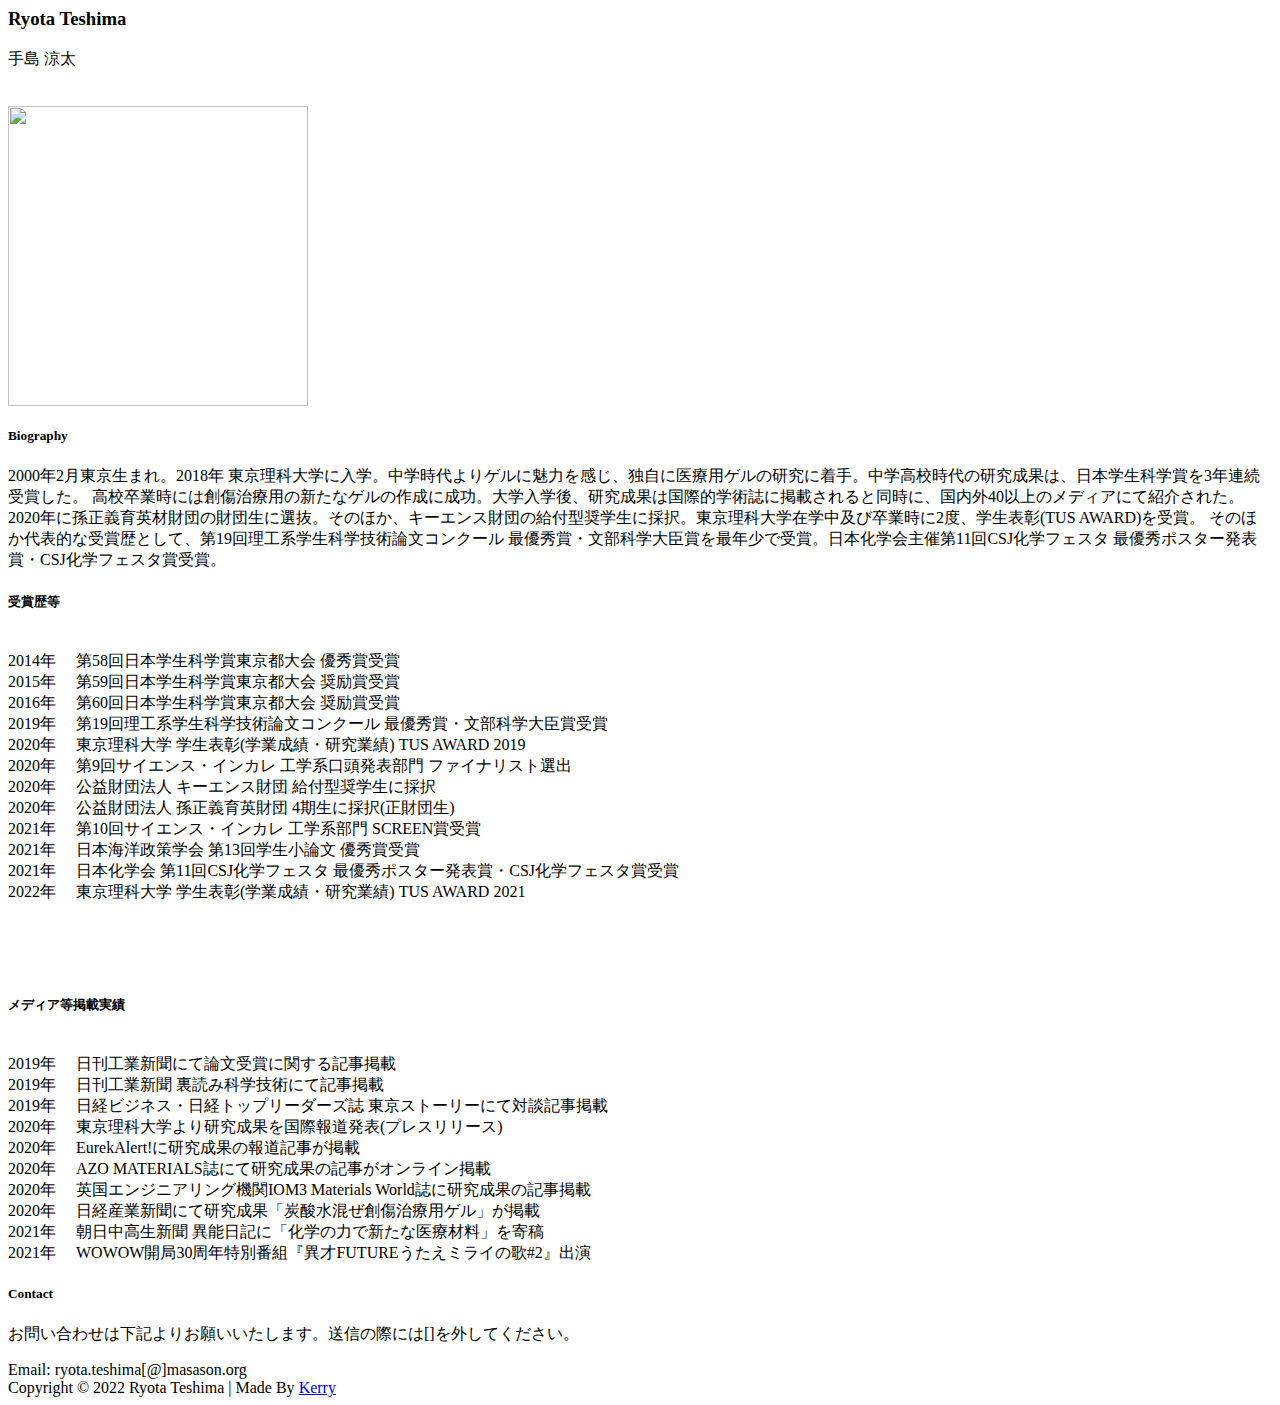
==== index.html @ 15589dc1 "Create index.html" ====
<html lang="ja" dir="ltr">

<head>
        <meta NAME="ROBOTS" CONTENT="NOINDEX, NOFOLLOW">
        <meta charset="utf-8">
        <meta http-equiv="X-UA-Compatible" content="IE=edge">
        <meta name="viewport" content="width=device-width, initial-scale=1, user-scalable=no">
        <title>手島 涼太 | Ryota Teshima</title>
        <link rel="stylesheet" href="assets/css/style.css">
        <link rel="stylesheet" href="https://use.fontawesome.com/releases/v5.7.2/css/all.css">
        <link rel="stylesheet" href="https://cdn.linearicons.com/free/1.0.0/icon-font.min.css">
</head>

<body>
    
    <div class="wrapper">
        <h3>Ryota Teshima</h3>
        <time>手島 涼太</time>
        <!-- caption -->
<br /><br /><br />
        <img src="ryota teshima.jpg"width="300" height="300">

        <div class="cap-af align-left">
            <h5>Biography</h5>
            <p>2000年2月東京生まれ。2018年 東京理科大学に入学。中学時代よりゲルに魅力を感じ、独自に医療用ゲルの研究に着手。中学高校時代の研究成果は、日本学生科学賞を3年連続受賞した。
            高校卒業時には創傷治療用の新たなゲルの作成に成功。大学入学後、研究成果は国際的学術誌に掲載されると同時に、国内外40以上のメディアにて紹介された。
            2020年に孫正義育英材財団の財団生に選抜。そのほか、キーエンス財団の給付型奨学生に採択。東京理科大学在学中及び卒業時に2度、学生表彰(TUS AWARD)を受賞。
            そのほか代表的な受賞歴として、第19回理工系学生科学技術論文コンクール 最優秀賞・文部科学大臣賞を最年少で受賞。日本化学会主催第11回CSJ化学フェスタ 最優秀ポスター発表賞・CSJ化学フェスタ賞受賞。</p>
        </div>
        <!-- story -->
        <div class="novel">
            <h5>受賞歴等</h5>
            <div align="left">
            <p>
                <br />2014年 　第58回日本学生科学賞東京都大会 優秀賞受賞
                <br />2015年 　第59回日本学生科学賞東京都大会 奨励賞受賞
                <br />2016年 　第60回日本学生科学賞東京都大会 奨励賞受賞
                <br />2019年 　第19回理工系学生科学技術論文コンクール 最優秀賞・文部科学大臣賞受賞
                <br />2020年 　東京理科大学 学生表彰(学業成績・研究業績) TUS AWARD 2019
                <br />2020年 　第9回サイエンス・インカレ 工学系口頭発表部門 ファイナリスト選出
                <br />2020年 　公益財団法人 キーエンス財団 給付型奨学生に採択
                <br />2020年 　公益財団法人 孫正義育英財団 4期生に採択(正財団生)
                <br />2021年 　第10回サイエンス・インカレ 工学系部門 SCREEN賞受賞
                <br />2021年 　日本海洋政策学会 第13回学生小論文 優秀賞受賞
                <br />2021年 　日本化学会 第11回CSJ化学フェスタ 最優秀ポスター発表賞・CSJ化学フェスタ賞受賞
                <br />2022年 　東京理科大学 学生表彰(学業成績・研究業績) TUS AWARD 2021
                </p>
        </div>
        <br /><br /><br />
        <div class="novel">
            <h5>メディア等掲載実績</h5>
            <div align="left"><p>
            <br />2019年 　日刊工業新聞にて論文受賞に関する記事掲載
            <br />2019年 　日刊工業新聞 裏読み科学技術にて記事掲載
            <br />2019年 　日経ビジネス・日経トップリーダーズ誌 東京ストーリーにて対談記事掲載
            <br />2020年 　東京理科大学より研究成果を国際報道発表(プレスリリース)
            <br />2020年 　EurekAlert!に研究成果の報道記事が掲載
            <br />2020年 　AZO MATERIALS誌にて研究成果の記事がオンライン掲載
            <br />2020年 　英国エンジニアリング機関IOM3 Materials World誌に研究成果の記事掲載
            <br />2020年 　日経産業新聞にて研究成果「炭酸水混ぜ創傷治療用ゲル」が掲載
            <br />2021年 　朝日中高生新聞 異能日記に「化学の力で新たな医療材料」を寄稿
            <br />2021年 　WOWOW開局30周年特別番組『異才FUTUREうたえミライの歌#2』出演
               
                </p>
        </div>
        <div class="cap-af align-left af">
            <h5>Contact</h5>
            <p>お問い合わせは下記よりお願いいたします。送信の際には[]を外してください。</p>
              Email: ryota.teshima[@]masason.org 
        </div>
        <footer>
            <h7>Copyright © 2022 Ryota Teshima | Made By <a href="http://kerry.php.xdomain.jp/">Kerry</a></h7
            >
        </footer>
    </div>
    <script src="https://ajax.googleapis.com/ajax/libs/jquery/3.4.1/jquery.min.js"></script>
    
</body>

</html>
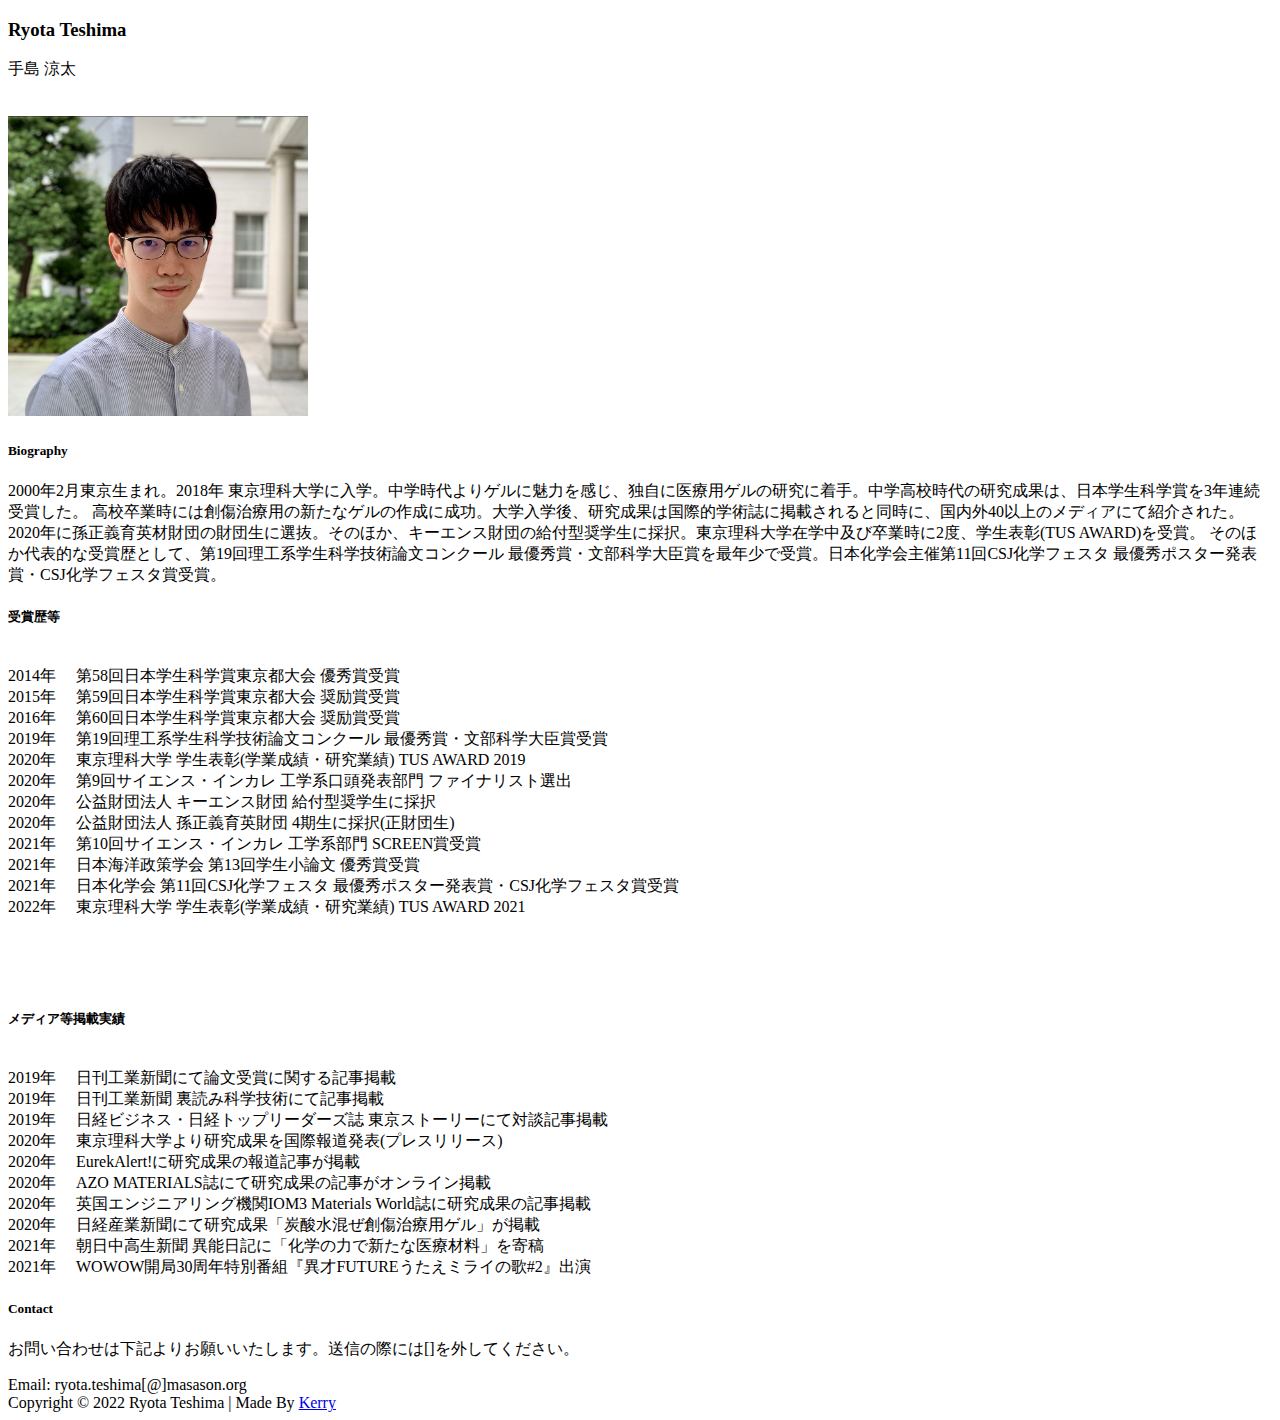
==== commit 2f35bf12: "Update index.html" ====
--- a/index.html
+++ b/index.html
@@ -1,3 +1,4 @@
+<!DOCTYPE HTML>
 <html lang="ja" dir="ltr">
 
 <head>
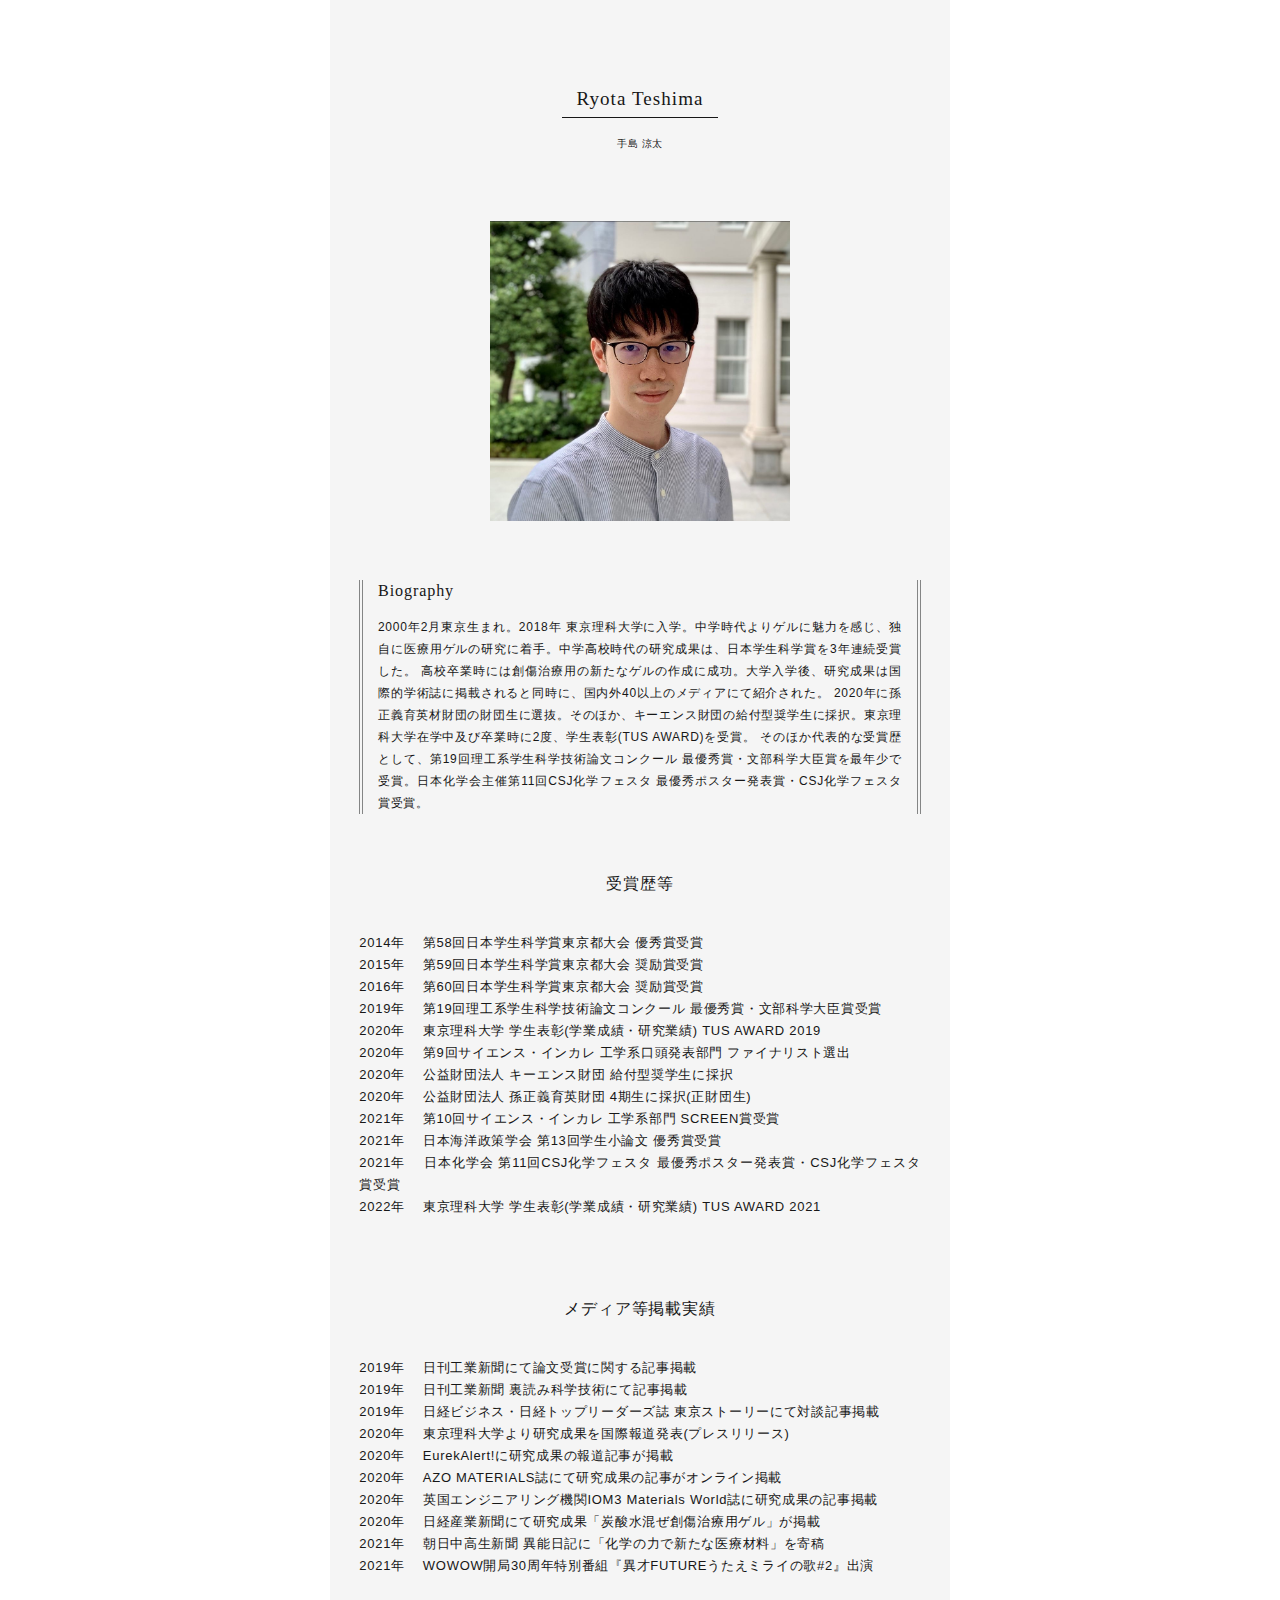
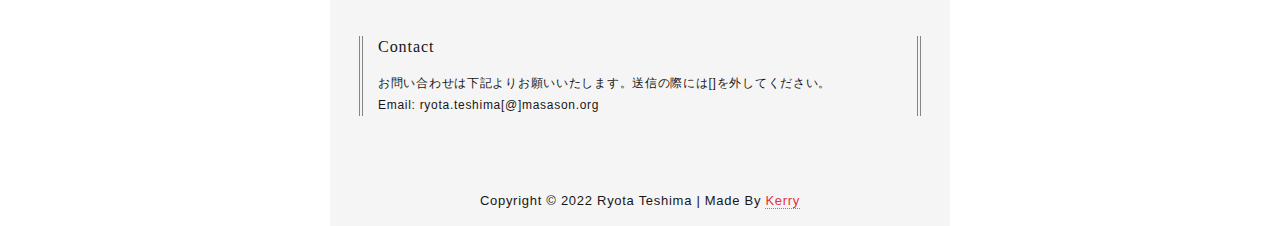
==== commit 658c179c: "Create index.html" ====
--- a/index.html
+++ b/index.html
@@ -1,4 +1,3 @@
-<!DOCTYPE HTML>
 <html lang="ja" dir="ltr">
 
 <head>
--- a/assets/css/style.css
+++ b/assets/css/style.css
@@ -0,0 +1,586 @@
+@charset "UTF-8";
+
+/* Template & Designed by Orihashi Ren */
+/* http://kerry.php.xdomain.jp/ */
+
+/* webフォント */
+@font-face
+{
+    font-family: はれのそら明朝;
+    src: url('https://cdn.leafscape.be/Harenosora/harenosora_web.woff2')
+        format("woff2");
+}
+
+/*-------------------------------------------------
+このフォントはIPAフォントライセンスv1.0の下で提供されています。
+http://ipafont.ipa.go.jp/ipa_font_license_v1.html
+オリジナルのフォントは以下から取得できます。
+https://fontopo.com/?p=377
+http://ipafont.ipa.go.jp/
+-------------------------------------------------*/
+
+/* 全体設定 */
+* {
+    padding: 0;
+    margin: 0;
+}
+*, *::after, *::before {
+    -webkit-box-sizing: border-box;
+    -moz-box-sizing: border-box;
+    box-sizing: border-box;
+}
+* {
+    -ms-overflow-style: none;    /* IE, Edge 対応 */
+    scrollbar-width: none;       /* Firefox 対応 */
+}
+*::-webkit-scrollbar{  /* Chrome, Safari 対応 */
+    display: none;
+}
+@-ms-viewport {
+    width: device-width;
+}
+
+/* 基本設定 */
+
+html, body, div, span, applet, object,
+iframe, h1, h2, h3, h4, h5, h6, p, blockquote,
+pre, a, abbr, acronym, address, big, cite,
+code, del, dfn, em, img, ins, kbd, q, s, samp,
+small, strike, strong, sub, sup, tt, var, b,
+u, i, center, dl, dt, dd, ol, ul, li, fieldset,
+form, label, legend, table, caption, tbody,
+tfoot, thead, tr, th, td, article, aside,
+canvas, details, embed, figure, figcaption,
+footer, header, hgroup, menu, nav, output, ruby,
+section, summary, time, mark, audio, video {
+    margin: 0;
+    padding: 0;
+    border: 0;
+    font: inherit;
+    font-size: 100%;
+    vertical-align: baseline;} 
+article, aside, details, figcaption, figure,
+footer, header, hgroup, menu, nav, section {
+    display: block;}
+html,body {
+    padding:0; 
+    margin:0; 
+    height: 100%;
+}
+html {
+
+    font-size: 14pt;
+}
+@media screen and (max-width: 1680px) {
+    html {
+        font-size: 12pt;
+    }
+}
+@media screen and (max-width: 1280px) {
+    html {
+        font-size: 11pt;
+    }
+}
+@media screen and (max-width: 360px) {
+    html {
+        font-size: 10pt;
+    }
+}
+body {
+    width: 100%;
+    text-align: justify;
+    word-wrap: break-word; /* 禁則処理 */
+    overflow-wrap: break-word;
+    -webkit-text-size-adjust: 100%; /* Safari横向き対策 */
+    background-color: #fff;
+    color: #171717;
+    font-family: "Hiragino Sans W3", "Hiragino Kaku Gothic ProN", "ヒラギノ角ゴ ProN W3", "メイリオ", Meiryo, "ＭＳ Ｐゴシック", "MS PGothic", sans-serif;
+}
+@media screen and (max-width: 480px) {
+    html, body {
+        min-width: 320px;
+    }
+}
+body, input, select, textarea {
+    font-weight: 400;
+    font-size: 12px;
+    line-height: 1.5rem;
+    letter-spacing: 0.055em;
+}
+@media screen and (min-width: 768px) {
+    body, input, select, textarea {
+        font-size: 13px;
+    }
+}
+
+/* リンク */
+a {
+    -moz-transition: color .8s ease-in-out, background-color .8s ease-in-out, border-bottom-color .8s ease-in-out;
+    -webkit-transition: color .8s ease-in-out, background-color .8s ease-in-out, border-bottom-color .8s ease-in-out;
+    -ms-transition: color .8s ease-in-out, background-color .8s ease-in-out, border-bottom-color .8s ease-in-out;
+    transition: color .8s ease-in-out, background-color .8s ease-in-out, border-bottom-color .8s ease-in-out;
+    border-bottom: dotted 1px #848585;
+    text-decoration: none;
+    outline: none;
+    color: #e43142;
+}
+a:hover {
+    border-bottom-color: transparent;
+    color: #ba3f3e;
+}
+
+/* 文字装飾 */
+strong, b, .b {
+    font-weight: 700; /*太字*/
+}
+strong {
+    color: #E20613;
+}
+em, i {
+    font-style: italic; /*斜体*/
+}
+em {
+    border-bottom: 1px dashed #E20613;
+}
+
+/* text */
+p {
+    text-align: justify;
+    margin: 0 0;
+    padding: 0rem 0;
+    line-height: 1.5rem; /*行間*/
+}
+h1, h2, h3, h4, h5, h6 {
+    text-align: center;
+    font-family: はれのそら明朝, serif;
+    font-weight: 400;
+    line-height: 1.5rem;
+    letter-spacing: 0.055em; /*文字間隔*/
+    color: ;
+}
+h1 a, h2 a, h3 a, h4 a, h5 a, h6 a {
+    border-bottom: 0;
+    color: inherit;
+    text-decoration: none;
+}
+h1 {
+    font-size: 2.5rem;
+    line-height: 1.1;
+    margin: 1rem 0rem 1rem;
+}
+h2 {
+    font-size: 1.5rem;
+    line-height: 1.3;
+    margin: 1rem 0rem 1rem;
+}
+h3 {
+    font-size: 1.3rem;
+    margin: 1rem 0rem 1rem;
+}
+h4 {
+    font-size: 1.2rem;
+    margin: 1rem 0rem 1rem;
+}
+h5 {
+    font-size: 1.1rem;
+    margin: 1rem 0rem 1rem;
+}
+h6 {
+    font-size: 1.05rem;
+    margin: 1rem 0rem 1rem;
+}
+
+/* 上付き */
+sub {
+    font-size: 0.6rem;
+    position: relative;
+    top: 0.5rem;
+}
+/* 下付き */
+sup {
+    font-size: 0.6rem;
+    position: relative;
+    top: -0.5rem;
+}
+
+/* マーカー */
+mark {
+    display: inline-block;
+    padding: .1rem .5rem;
+    margin: 0rem 0;
+    background: linear-gradient(transparent 0%, #848585 0%);
+    color: #171717;
+    text-shadow: none;
+}
+
+/* 引用 */
+blockquote {
+    position: relative;
+    padding: 5px 15px 5px 55px;
+    box-sizing: border-box;
+    font-style: italic;
+    border-radius: 0px;
+    color: ;
+    background: rgba(255,255,255,.7);
+}
+blockquote:before{
+    display: inline-block;
+    position: absolute;
+    top: 0;
+    left: 8px;
+    width: 38px;
+    height: 30px;
+    text-align: center;
+    content: "\f10d";
+    font-family: "Font Awesome 5 Free";
+    color: #fff;
+    font-size: 18px;
+    line-height: 30px;
+    background: #e43142;
+    font-weight: 900;
+}
+blockquote:after{
+    content: '';
+    position: absolute;
+    left: 8px;
+    top: 30px;
+    height: 0;
+    width: 0;
+    border-left: 19px solid #e43142;
+    border-right: 19px solid #e43142;
+    border-bottom: 10px solid transparent;
+}
+blockquote p {
+    position: relative;
+    padding: 0;
+    margin: 10px 0;
+    z-index: 3;
+    line-height: 1.7;
+}
+blockquote cite {
+    display: block;
+    text-align: right;
+    font-size: 0.9em;
+    color: #888888;
+    opacity: .8;
+}
+
+/* 区分線 */
+hr {
+    border: 0;
+    border-bottom: solid 2px;
+    margin: 3rem 0rem;
+    border-bottom-color: #171717;
+}
+
+/* 文字揃え */
+/*  <span class="align-center">例</span> 等と使用してください  */
+.align-left {
+    text-align: left;
+}
+.align-center,
+.align-center p {
+    text-align: center;
+}
+.align-right {
+    text-align: right;
+}
+
+/* Box */
+.box {
+    text-align: left;
+    width: 100%;
+    height: auto;
+    margin: 3rem 0rem;
+    padding: 1.5rem;
+    border-radius: 0px;
+}
+.box-1 {
+    border: 1px solid #848585;
+    background: transparent;
+}
+.box-2 {
+    border: 1px solid #e43142;
+    background: #e43142;
+    color: #171717;
+}
+.box > p {
+    padding: 0 0;
+    text-shadow: none;
+}
+.box a {
+    color: ;
+}
+
+/* lists */
+ol, ul {
+    text-align: left;
+    margin: .5rem 0;
+    list-style: none;
+}
+.list_no {
+    list-style: none;
+}
+.list_un {
+    list-style: disc;
+}
+.list_or {
+    list-style: decimal;
+}
+.list_no > li,
+.list_un > li,
+.list_or > li {
+    margin: 0 0 0 2rem;
+    line-height: 1.5rem;
+    padding-left: .5rem;
+    text-align: left;
+}
+.float {
+    margin: 0;
+}
+.float li {
+    float: left;
+    margin: 0 0.5rem;
+}
+.float:after {
+    display: block;
+    content: '';
+    clear: both
+}
+
+/* dl */
+dl {
+    text-align: left;
+}
+.dltype1 {
+    text-align: left;
+    margin: 0.5rem 1rem;
+}
+.dltype1 > dt a,
+.dltype1 > dt {
+    color: #e43142;
+    font-size: 13px;
+    border-bottom: none;
+}
+.dltype1 > dd {
+    margin-left: 1.3rem;
+    font-size: 12px;
+}
+
+/* table */
+.table_div {
+    -webkit-overflow-scrolling: touch;
+    overflow-x: auto;
+    margin: 0 0rem;
+}
+table {
+    margin: 0rem 0rem;
+    width: 100%;
+}
+table thead {
+    border-bottom: solid 2px #231d25;
+}
+table tbody tr {
+    border: solid 1px;
+    border-left: 0;
+    border-right: 0;
+    border-color: #231d25;
+}
+table tbody tr:nth-child(odd) {
+    background-color: rgba(255,255,255, .7);
+}
+table td {
+    padding: 0.75rem 0.75rem;
+}
+table th {
+    font-family: "Hiragino Sans W3", "Hiragino Kaku Gothic ProN", "ヒラギノ角ゴ ProN W3", "メイリオ", Meiryo, "ＭＳ Ｐゴシック", "MS PGothic", sans-serif;
+    font-size: 0.8rem;
+    font-weight: 700;
+    letter-spacing: 0.075em;
+    line-height: 1.5;
+    padding: 0 0.75rem 0.75rem 0.75rem;
+    text-align: left;
+}
+table tfoot {
+    border-top: solid 2px;
+    border-top-color: #eeeeee;
+}
+@media screen and (max-width: 980px) {
+    table th {
+        font-size: 0.9rem;
+    }
+}
+
+/*-------------------- index --------------------*/
+
+body {
+    padding: 0 1rem;
+}
+.wrapper {
+    text-align: center;
+    max-width: 620px;
+    top: 0;
+    min-height: 100vh;
+    margin: 0 auto;
+    padding: 5rem 2rem 1rem;
+    background: #f5f5f5;
+}
+footer {
+    text-align: center;
+    margin: 5rem auto 0;
+}
+
+/*-------------------- novel --------------------*/
+
+:root {
+    --san-serif: "Hiragino Sans W3", "Hiragino Kaku Gothic ProN", "ヒラギノ角ゴ ProN W3", "メイリオ", Meiryo, "ＭＳ Ｐゴシック", "MS PGothic", sans-serif;
+}
+
+time {
+    display: block;
+    font-size: 10px;
+}
+h3 {
+    display: inline-block;
+    padding: 0 1rem .5rem;
+    border-bottom: 1px solid #171717;
+}
+
+/* story */
+.novel h5 {
+    text-align: center;
+    border-left: none;
+}
+.novel {
+    text-align: center !important;
+}
+.novel > p {
+    /*小説部分の段落に間隔を作りたくない場合はmargin-topに0を指定してください*/
+    margin-top: 2rem;
+    font-size: 13px;
+    line-height: 2rem; /*小説部分の行間*/
+    letter-spacing: 0.025rem; /*小説部分の文字間隔*/
+}
+.novel > p:first-of-type {
+    margin-top: 0;
+}
+
+/* ruby */
+[data-ruby] {
+    display: inline-block;
+    position: relative;
+}
+[data-ruby]::before {
+    content: attr(data-ruby);
+    display: inline-block;
+    position: absolute;
+    transform: translateX(-50%) scale(.5);
+    white-space: nowrap;
+    top: -1.0rem;
+    left: calc(50%);
+    text-align: center;
+    letter-spacing: 0.25em;
+    font-size: 1em;
+    font-family: var(--san-serif) !important;
+}
+[data-ruby] rt {
+    display: none;
+}
+
+/* caption, afterword */
+.cap-af {
+    text-align: left;
+    position: relative;
+    margin: 4rem 0 !important;
+    padding: 0 1rem;
+    border-left: double 4px #848585;
+    border-right: double 4px #848585;
+    font-size: 11px;
+}
+.cap-af h5 {
+    text-align: left;
+}
+
+/* pagination */
+ul.pagination {
+    display: inline-block;
+    position: relative;
+    text-align: center !important;
+    margin: 0 auto 0;
+    padding: .3rem 1rem;
+    line-height: 1.9rem;
+    transition: all .5s;
+    background: transparent;
+}
+ul.pagination > li {
+    display: inline-block;
+    margin: 0 5px 0 0;
+}
+ul.pagination > li a {
+    border: none;
+    color: ;
+}
+ul.pagination > li:last-child {
+    margin: 0 0;
+}
+
+@media screen and (min-width:768px) {
+    .cap-af {
+        font-size: 12px;
+    }
+}
+
+
+
+/*-------------------- color --------------------*/
+/* purple */
+.red {
+    color: #e43142 !important;
+    display: inline;
+}
+/* white */
+.white {
+    color: #fff !important;
+    display: inline;
+}
+/* black */
+.gray {
+    color: #555C62 !important;
+    display: inline;
+}
+
+/*-------------------- font size --------------------*/
+.s_12 {
+    font-size: 12px;
+}
+.s_14 {
+    font-size: 14px;
+}
+
+/*-------------------- font family --------------------*/
+
+.serif {
+    font-family: "游明朝", YuMincho, "Hiragino Mincho ProN W3", "ヒラギノ明朝 ProN W3", "Hiragino Mincho ProN", "HG明朝E", "ＭＳ Ｐ明朝", "ＭＳ 明朝", serif;
+}
+.deco {
+    font-family: はれのそら明朝, serif !important;
+}
+
+/*--------------------アンダーライン--------------------*/
+.dot {
+    border-bottom: dotted 1px #848585;
+    display: inline;
+}
+.none {
+    border-bottom: none;
+}
+
+/*--------------------マーカー--------------------*/
+/* marker */
+.marker1 {
+    padding: 0;
+    height: 2rem;
+    font-weight: bold;
+    background: linear-gradient(transparent 60%, #e43142 60%);
+    color: #fff;
+}